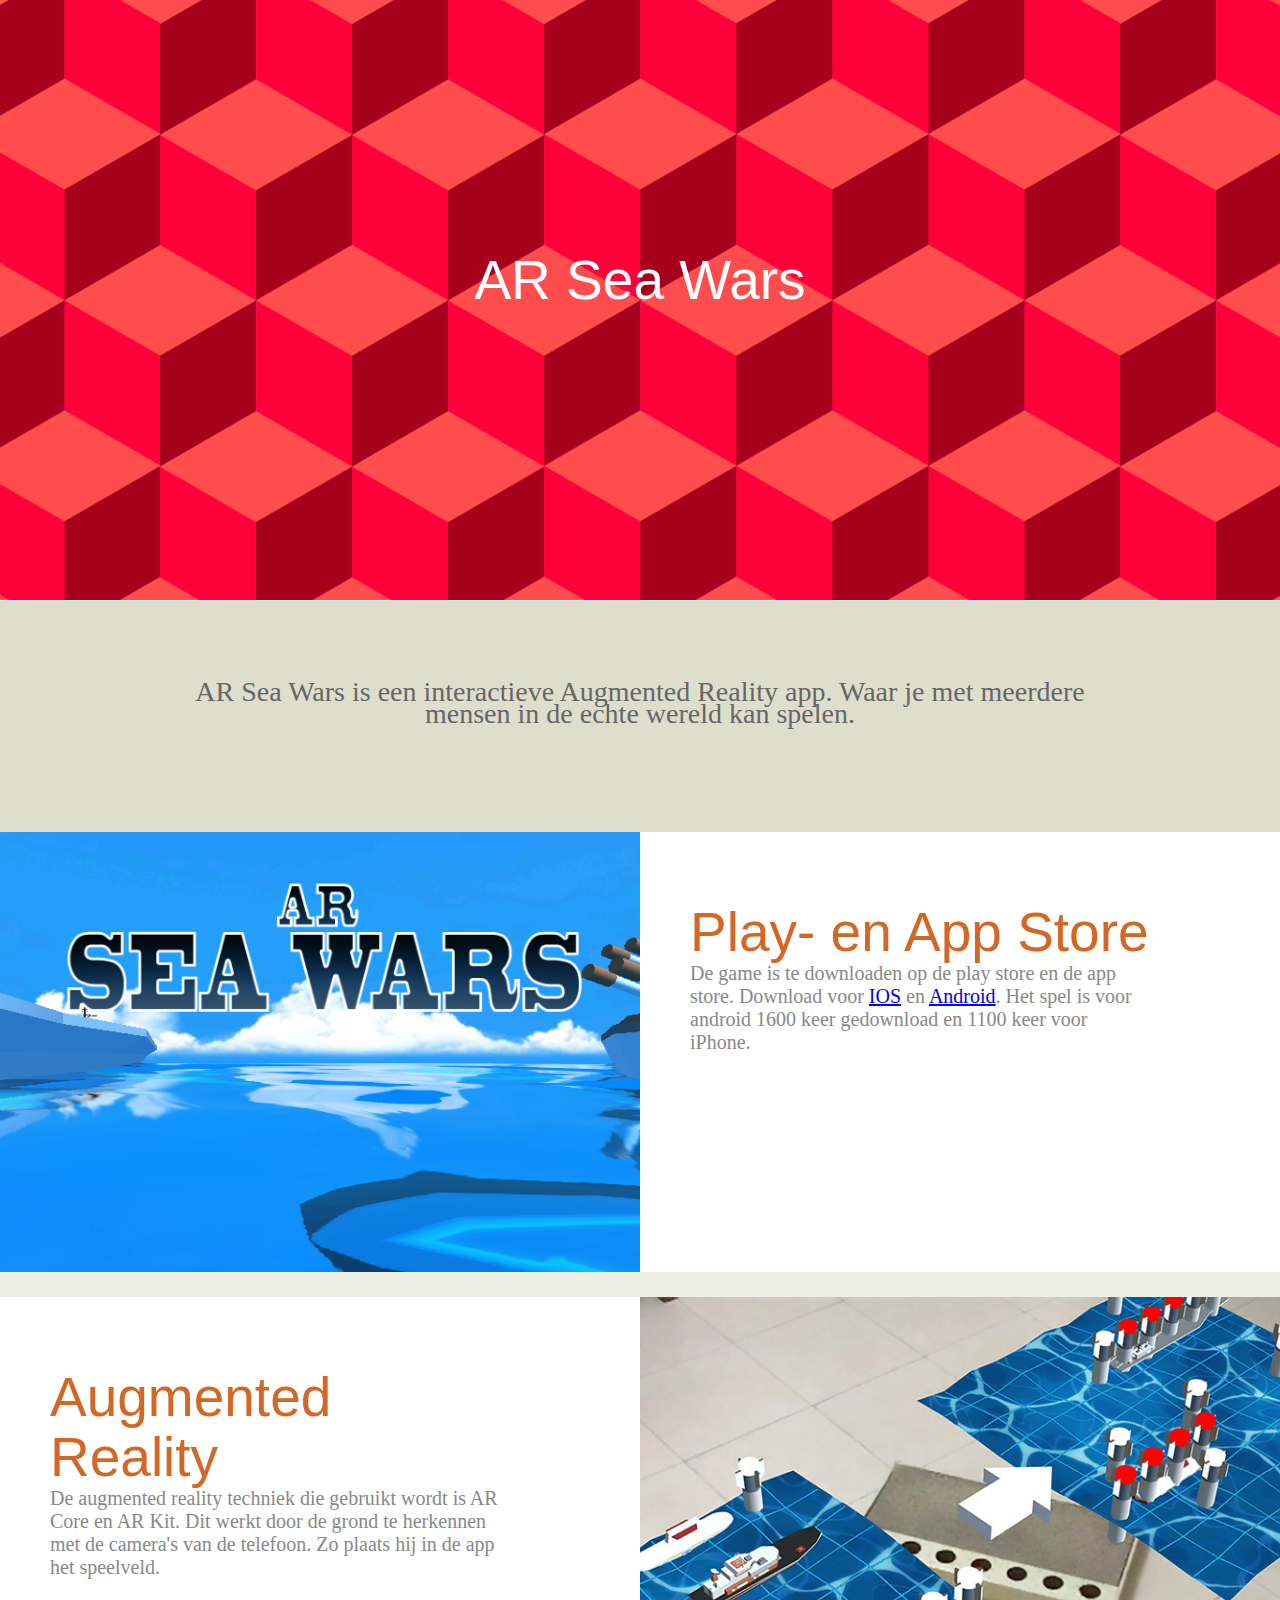
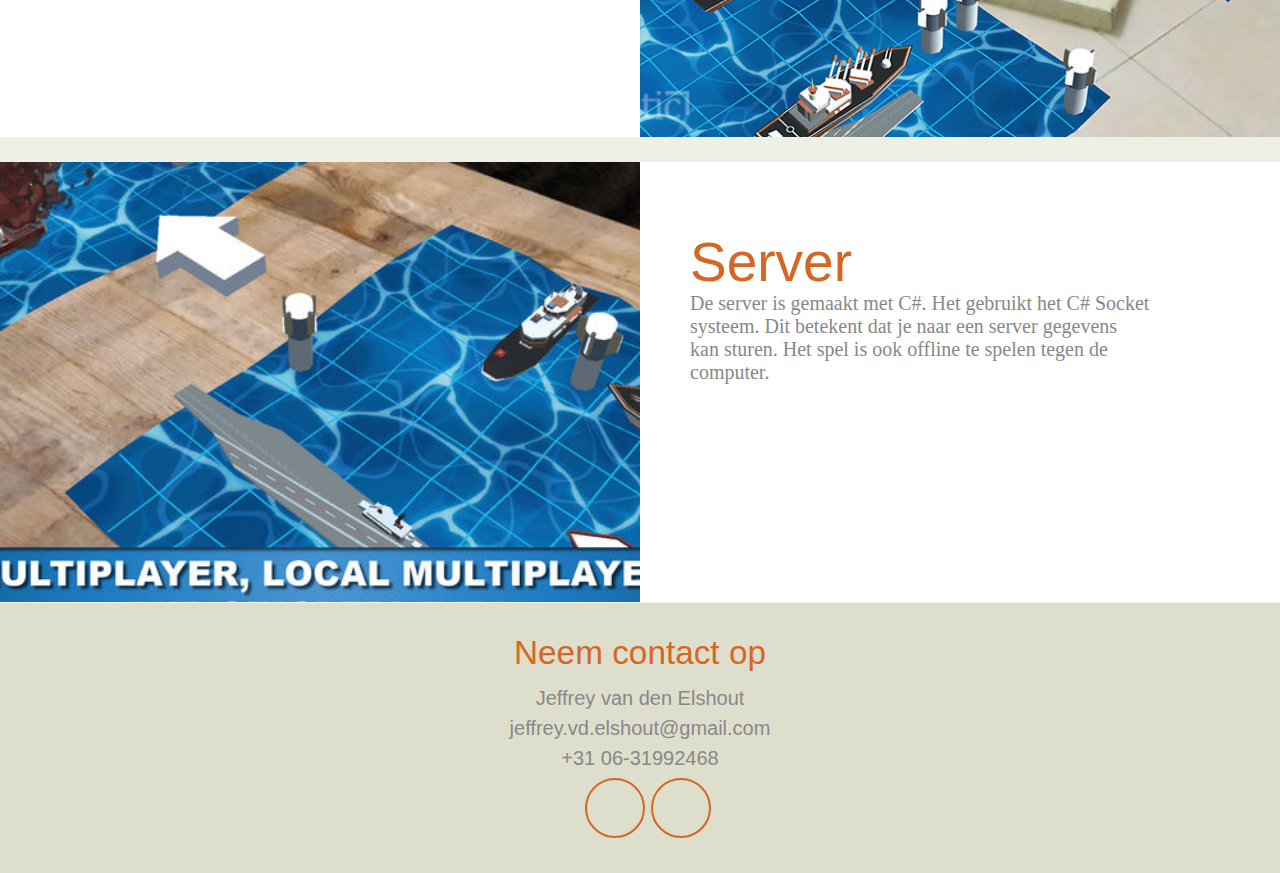
==== AR Sea Wars.html @ a96ed27f "Add new website" ====
<!DOCTYPE html>

<html lang="nl">
  <head>
    <meta charset="utf-8" />

    <title>AR Sea Wars</title>
    <meta
      name="description"
      content="AR Sea wars is an interactive AR Appliciation"
    />
    <meta name="author" content="Jeffrey van den Elshout" />

    <link rel="icon" href="Images/FotoJeffrey.jpg" />

    <meta name="viewport" content="width=device-width, initial-scale=1" />
    <link rel="stylesheet" href="CSS/DefaultProject.css" type="text/css" />
    <link rel="stylesheet" href="CSS/CustomARSeaWars.css" type="text/css" />

    <link
      href="https://fonts.googleapis.com/css?family=Bree+Serif|Kosugi+Maru"
      rel="stylesheet"
    />
    <link
      rel="stylesheet"
      href="https://use.fontawesome.com/releases/v5.2.0/css/all.css"
      integrity="sha384-hWVjflwFxL6sNzntih27bfxkr27PmbbK/iSvJ+a4+0owXq79v+lsFkW54bOGbiDQ"
      crossorigin="anonymous"
    />
  </head>

  <body>
    <section class="page-header">
      <header class="nav"></header>
      <div id="banner">
        <h1>AR Sea Wars</h1>
      </div>
    </section>
    <div id="intro">
      <h6 id="introText">
        AR Sea Wars is een interactieve Augmented Reality app. Waar je met
        meerdere mensen in de echte wereld kan spelen.
      </h6>
    </div>
    <section class="ProjectInfo">
      <div class="ProjectImage">
        <div class="ScalableImage" id="playStore"></div>
      </div>
      <div class="ProjectText">
        <h1>Play- en App Store</h1>
        <p>
          De game is te downloaden op de play store en de app store. Download
          voor
          <a
            href="https://itunes.apple.com/nl/app/ar-sea-wars/id1334666859?platform=iphone&preserveScrollPosition=true&platform=iphone&platform=iphone&platform=iphone#platform/iphone&platform=iphone&platform=iphone&platform=iphone"
            >IOS</a
          >
          en
          <a
            href="https://play.google.com/store/apps/details?id=com.dutchrosemedia.arseawars"
            android=""
            >Android</a
          >. Het spel is voor android 1600 keer gedownload en 1100 keer voor
          iPhone.
        </p>
      </div>
    </section>
    <div class="smallSpace"></div>
    <section class="ProjectInfo">
      <div class="ProjectImageRight">
        <div class="ScalableImageRight" id="AugmentedReality"></div>
      </div>
      <div class="ProjectTextRight">
        <h1>Augmented Reality</h1>
        De augmented reality techniek die gebruikt wordt is AR Core en AR Kit.
        Dit werkt door de grond te herkennen met de camera's van de telefoon. Zo
        plaats hij in de app het speelveld.
      </div>
    </section>
    <div class="smallSpace"></div>
    <section class="ProjectInfo">
      <div class="ProjectImage">
        <div class="ScalableImage" id="Multiplayer"></div>
      </div>
      <div class="ProjectText">
        <h1>Server</h1>
        <p>
          De server is gemaakt met C#. Het gebruikt het C# Socket systeem. Dit
          betekent dat je naar een server gegevens kan sturen. Het spel is ook
          offline te spelen tegen de computer.
        </p>
      </div>
    </section>
  </body>
  <footer>
    <div class="center-div">
      <ul>
        <h1>Neem contact op</h1>
        <li>Jeffrey van den Elshout</li>
        <li>jeffrey.vd.elshout@gmail.com</li>
        <li>+31 06-31992468</li>
        <li>
          <div class="iconBox">
            <a href="https://github.com/Jeffreyvde">
              <div class="iconCircle">
                <i class="fab fa-github"></i>
              </div>
            </a>
          </div>
          <div class="iconBoxlast">
            <a
              href="https://www.linkedin.com/in/jeffrey-van-den-elshout-a6457315b/"
            >
              <div class="iconCircle">
                <i class="fab fa-linkedin-in"></i>
              </div>
            </a>
          </div>
        </li>
      </ul>
    </div>
  </footer>
</html>
---- CSS/DefaultProject.css ----
html,
body,
div,
span,
applet,
object,
iframe,
h1,
h2,
h3,
h4,
h5,
h6,
p,
blockquote,
pre,
a,
abbr,
acronym,
address,
big,
cite,
code,
del,
dfn,
em,
img,
ins,
kbd,
q,
s,
samp,
small,
strike,
strong,
sub,
sup,
tt,
var,
b,
u,
i,
center,
dl,
dt,
dd,
ol,
ul,
li,
fieldset,
form,
label,
legend,
table,
caption,
tbody,
tfoot,
thead,
tr,
th,
td,
article,
aside,
canvas,
details,
embed,
figure,
figcaption,
footer,
header,
hgroup,
menu,
nav,
output,
ruby,
section,
summary,
time,
mark,
audio,
video {
  margin: 0;
  padding: 0;
  border: 0;
  font-size: 100%;
  font: inherit;
  vertical-align: baseline;
}

h1 {
  font-size: 55px;
  line-height: 60px;
  color: #d56724;
  font-family: "Kosugi Maru", sans-serif;
}

body {
  font-size: 16px;
  line-height: 22px;
  height: auto;
  color: #373648;
  background-color: #eeefe5;
}

.bigSpace {
  height: 100px;
  width: 100%;
  clear: both;
}

.smallSpace {
  height: 25px;
  width: 100%;
  clear: both;
  background-color: #eeefe5;
}

#banner {
  height: 600px;
  background-image: url("../Images/Repeating.png");
  background-position: center;
  background-repeat: repeat;
  text-align: center;
}

#banner h1 {
  text-align: center;
  padding-top: 250px;
  color: white;
  font-family: "Kosugi Maru", sans-serif;
}

#intro {
  width: 100%;
  background-color: #dedecd;
  padding: 80px 0px 107px 0px;
  border-top: 1px solid #f4f5ee;
}

#introText {
  background-color: #dedecd;
  width: 94%;
  max-width: 900px;
  margin: 0px auto;
  font-size: 1.75em;
  color: #666666;
  text-align: center;
}

.InfoSection {
  width: 100%;
  height: 440px;
  background-position: center center;
}

.ProjectInfo {
  width: 100%;
  height: 440px;
  background-position: center center;
  background-color: white;
}

.ProjectImage {
  background-color: white;
  float: left;
  width: 50%;
  height: 100%;
  text-align: right;
}

.ProjectImage img {
  height: 100%;
  width: 100%;
  max-width: 960px;
  float: right;
}

.ProjectText {
  float: left;
  padding: 70px 50px 70px 50px;
  font-size: 1em;
  line-height: 23px;
  text-align: left;
  color: #888888;
  width: 36%;
  height: 300px;
  max-width: 860px;
  font-size: 20px;
}

.ProjectTextRight {
  background-color: white;
  width: 38%;
  height: 300px;
  padding: 70px 50px 70px 50px;
  font-size: 1em;
  line-height: 23px;
  text-align: left;
  color: #888888;
  max-width: 860px;
  font-size: 20px;
  float: right;
}

.ProjectImageRight {
  background-color: white;
  float: right;
  height: 100%;
  width: 50%;
}

.ProjectImageRight img {
  height: 100%;
  width: 100%;
  max-width: 960px;
  float: left;
}

/*#region Footer*/
footer {
  width: 100%;
  background-color: #dedecd;
  border-top: 1px solid #f4f5ee;
  height: 250px;
  padding-top: 20px;
  text-align: right;
}

.smallSpace {
  height: 25px;
  width: 100%;
  clear: both;
  background-color: #eeefe5;
}

.center-div {
  margin: 0 auto;
  width: 550px;
  color: #888888;
  font-family: abel, sans-serif;
  font-size: 1.25em;
}

.center-div ul {
  list-style-type: none;
  color: #888888;
  font-family: abel, sans-serif;
  font-size: 1em;
  line-height: 30px;
  text-align: center;
  width: 100%;
}

.center-div ul h1 {
  font-size: 1.6666666666666666em;
}

.iconBox {
  width: 56px;
  height: 56px;
  float: left;
  margin-left: 40%;
  text-align: center;
  font-size: 0.9375em;
  color: #555555;
  margin-top: -45px;
  line-height: 25px;
}

.iconBoxlast {
  width: 56px;
  height: 56px;
  float: left;
  text-align: center;
  font-size: 0.9375em;
  color: #555555;
  margin-top: -45px;
  line-height: 25px;
  padding-left: 10px;
}

.iconCircle {
  border: 2px solid #d56724;
  color: #d56724;
  width: 56px;
  height: 40px;
  text-align: center;
  padding-top: 16px;
  margin-top: 50px;
  -moz-border-radius: 56px;
  -webkit-border-radius: 56px;
  border-radius: 56px;
  -khtml-border-radius: 56px;
  text-align: center;
}

.iconCircle i {
  margin-top: -40px;
  font-size: 1em;
}

.iconCircle:hover {
  background-color: #d56724;
  color: white;
}

.ScalableImage {
  height: 100%;
  width: 100%;
  max-width: 960px;
  float: right;
  background-size: 960px, 440px;
  background-position: center;
}

.ScalableImageRight {
  height: 100%;
  width: 100%;
  max-width: 960px;
  float: left;
  background-size: 960px, 440px;
  background-position: center;
}

/*#endregion Footer*/

@media screen and (max-width: 1900px) {
  .ProjectTextRight {
    float: left;
    padding: 70px 50px 70px 50px;
    font-size: 1em;
    line-height: 23px;
    text-align: left;
    color: #888888;
    width: 36%;
    height: 300px;
    max-width: 860px;
    font-size: 20px;
  }
}

@media screen and (max-width: 480px) {
  #aboutWrapper {
    height: 550px;
  }
}

@media screen and (max-width: 550px) {
  .center-div {
    width: 100%;
  }

  .iconBox {
    margin-left: calc((100% - 112px) / 2);
  }
}

@media screen and (max-width: 768px) {
  footer {
    height: 400px;
  }
  .cvCircle img {
    max-width: 82px;
    padding-top: 25px;
  }

  .ProjectImage {
    width: 100%;
    background-image: no-rpeat;
    background-size: contain;
  }

  .ProjectText {
    float: left;
    padding: 70px 7% 70px 7%;
    font-size: 16px;
    line-height: 23px;
    text-align: left;
    color: #888888;
    width: 86%;
  }

  .ProjectImageRight {
    width: 100%;
    background-size: auto;
  }

  .ProjectTextRight {
    float: left;
    padding: 70px 7% 70px 7%;
    font-size: 1em;
    line-height: 23px;
    text-align: left;
    color: #888888;
    width: 86%;
  }
}
---- CSS/CustomARSeaWars.css ----
#playStore{
    background-image: url("../Images/ARSeaWarsCover.jpg");
}

#AugmentedReality{
    background-image: url("../Images/ARSeaWarsAR.jpg");
}

#Multiplayer{
    background-image: url("../Images/ARSeaWarsMultiplayer.jpeg");
}
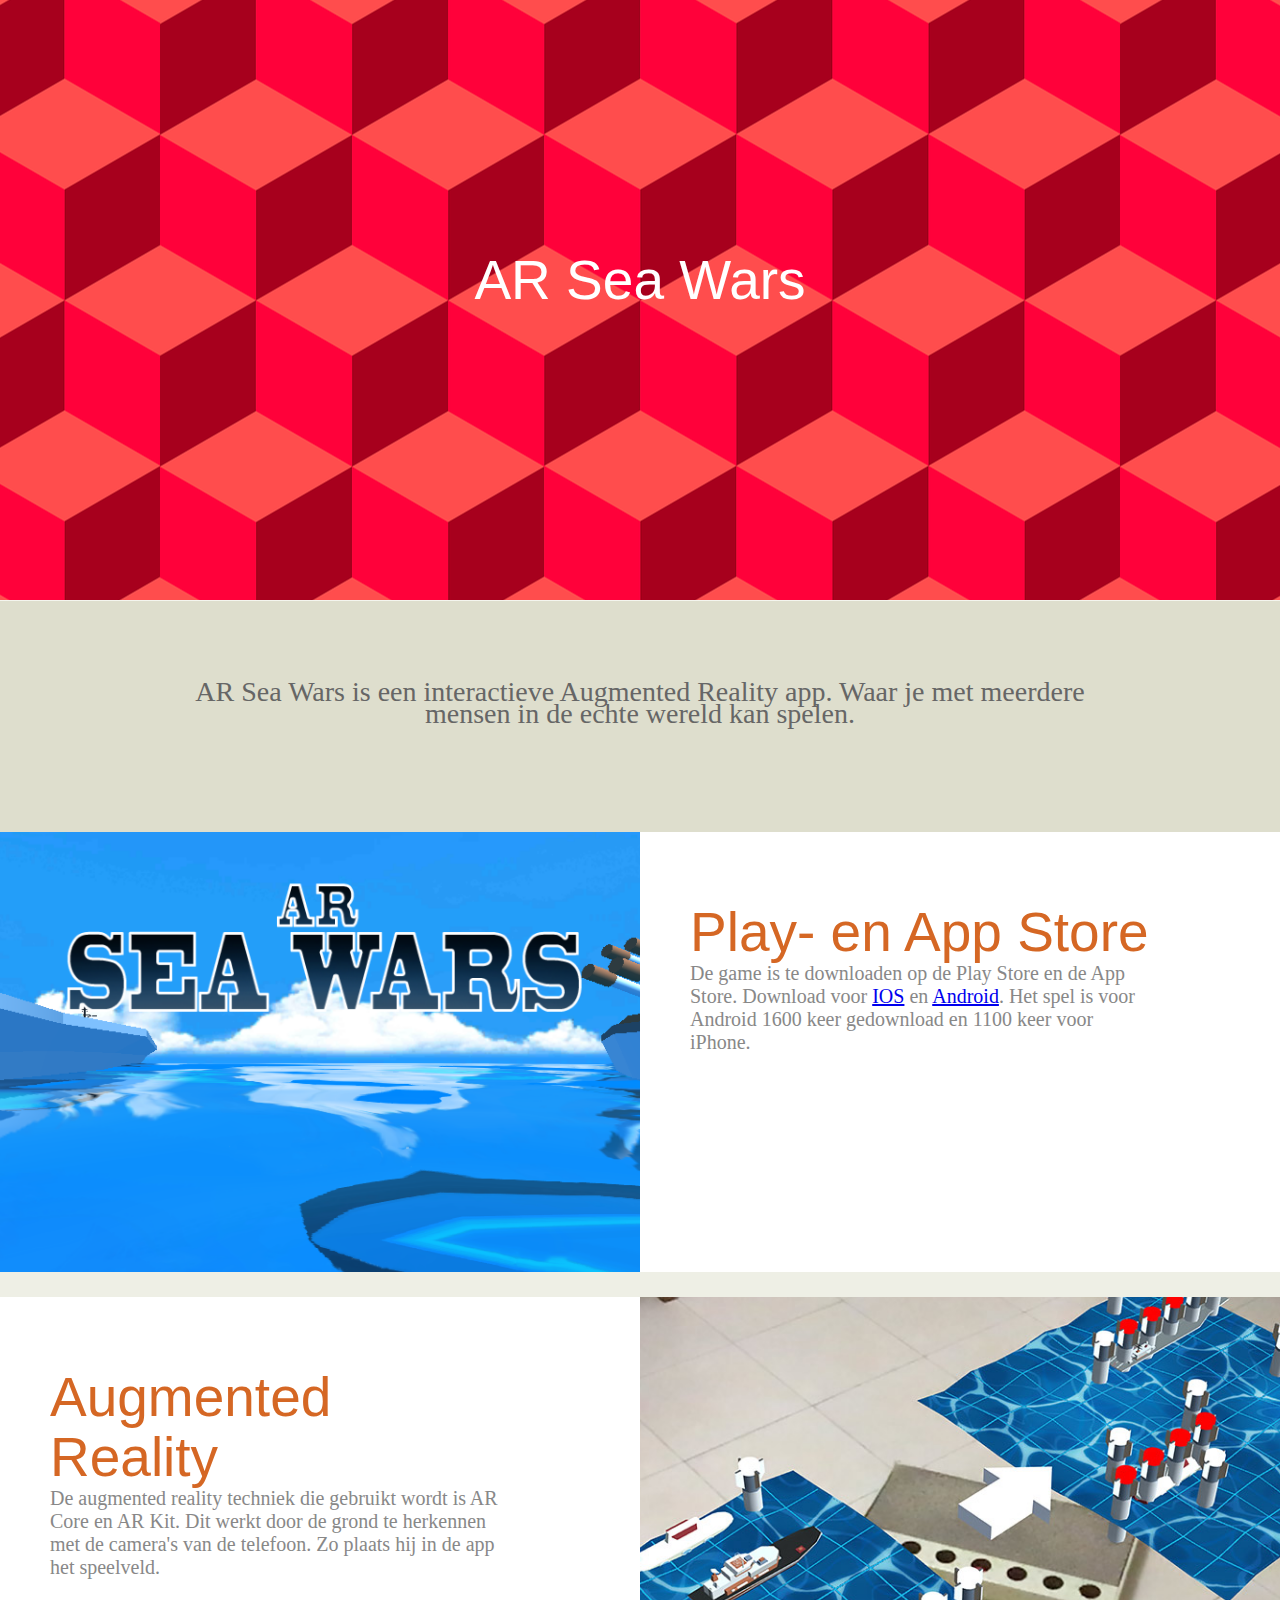
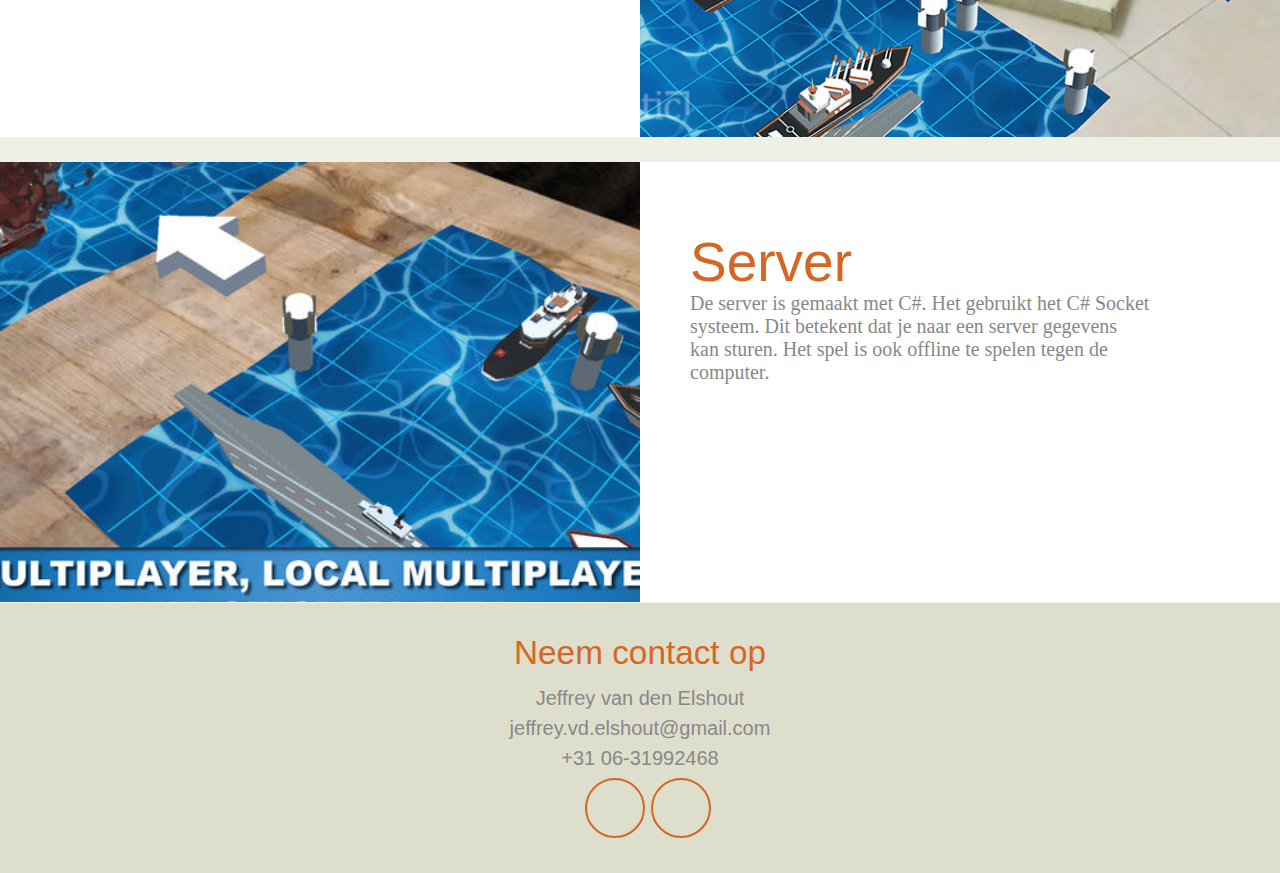
==== commit 01f1ca2b: "Improved spelling" ====
--- a/AR Sea Wars.html
+++ b/AR Sea Wars.html
@@ -1,123 +1,107 @@
 <!DOCTYPE html>
 
 <html lang="nl">
-  <head>
-    <meta charset="utf-8" />
 
-    <title>AR Sea Wars</title>
-    <meta
-      name="description"
-      content="AR Sea wars is an interactive AR Appliciation"
-    />
-    <meta name="author" content="Jeffrey van den Elshout" />
+<head>
+  <meta charset="utf-8" />
 
-    <link rel="icon" href="Images/FotoJeffrey.jpg" />
+  <title>AR Sea Wars</title>
+  <meta name="description" content="AR Sea wars is an interactive AR Appliciation" />
+  <meta name="author" content="Jeffrey van den Elshout" />
 
-    <meta name="viewport" content="width=device-width, initial-scale=1" />
-    <link rel="stylesheet" href="CSS/DefaultProject.css" type="text/css" />
-    <link rel="stylesheet" href="CSS/CustomARSeaWars.css" type="text/css" />
+  <link rel="icon" href="Images/FotoJeffrey.jpg" />
 
-    <link
-      href="https://fonts.googleapis.com/css?family=Bree+Serif|Kosugi+Maru"
-      rel="stylesheet"
-    />
-    <link
-      rel="stylesheet"
-      href="https://use.fontawesome.com/releases/v5.2.0/css/all.css"
-      integrity="sha384-hWVjflwFxL6sNzntih27bfxkr27PmbbK/iSvJ+a4+0owXq79v+lsFkW54bOGbiDQ"
-      crossorigin="anonymous"
-    />
-  </head>
+  <meta name="viewport" content="width=device-width, initial-scale=1" />
+  <link rel="stylesheet" href="CSS/DefaultProject.css" type="text/css" />
+  <link rel="stylesheet" href="CSS/CustomARSeaWars.css" type="text/css" />
 
-  <body>
-    <section class="page-header">
-      <header class="nav"></header>
-      <div id="banner">
-        <h1>AR Sea Wars</h1>
-      </div>
-    </section>
-    <div id="intro">
-      <h6 id="introText">
-        AR Sea Wars is een interactieve Augmented Reality app. Waar je met
-        meerdere mensen in de echte wereld kan spelen.
-      </h6>
+  <link href="https://fonts.googleapis.com/css?family=Bree+Serif|Kosugi+Maru" rel="stylesheet" />
+  <link rel="stylesheet" href="https://use.fontawesome.com/releases/v5.2.0/css/all.css" integrity="sha384-hWVjflwFxL6sNzntih27bfxkr27PmbbK/iSvJ+a4+0owXq79v+lsFkW54bOGbiDQ"
+    crossorigin="anonymous" />
+</head>
+
+<body>
+  <section class="page-header">
+    <header class="nav"></header>
+    <div id="banner">
+      <h1>AR Sea Wars</h1>
     </div>
-    <section class="ProjectInfo">
-      <div class="ProjectImage">
-        <div class="ScalableImage" id="playStore"></div>
-      </div>
-      <div class="ProjectText">
-        <h1>Play- en App Store</h1>
-        <p>
-          De game is te downloaden op de play store en de app store. Download
-          voor
-          <a
-            href="https://itunes.apple.com/nl/app/ar-sea-wars/id1334666859?platform=iphone&preserveScrollPosition=true&platform=iphone&platform=iphone&platform=iphone#platform/iphone&platform=iphone&platform=iphone&platform=iphone"
-            >IOS</a
-          >
-          en
-          <a
-            href="https://play.google.com/store/apps/details?id=com.dutchrosemedia.arseawars"
-            android=""
-            >Android</a
-          >. Het spel is voor android 1600 keer gedownload en 1100 keer voor
-          iPhone.
-        </p>
-      </div>
-    </section>
-    <div class="smallSpace"></div>
-    <section class="ProjectInfo">
-      <div class="ProjectImageRight">
-        <div class="ScalableImageRight" id="AugmentedReality"></div>
-      </div>
-      <div class="ProjectTextRight">
-        <h1>Augmented Reality</h1>
-        De augmented reality techniek die gebruikt wordt is AR Core en AR Kit.
-        Dit werkt door de grond te herkennen met de camera's van de telefoon. Zo
-        plaats hij in de app het speelveld.
-      </div>
-    </section>
-    <div class="smallSpace"></div>
-    <section class="ProjectInfo">
-      <div class="ProjectImage">
-        <div class="ScalableImage" id="Multiplayer"></div>
-      </div>
-      <div class="ProjectText">
-        <h1>Server</h1>
-        <p>
-          De server is gemaakt met C#. Het gebruikt het C# Socket systeem. Dit
-          betekent dat je naar een server gegevens kan sturen. Het spel is ook
-          offline te spelen tegen de computer.
-        </p>
-      </div>
-    </section>
-  </body>
-  <footer>
-    <div class="center-div">
-      <ul>
-        <h1>Neem contact op</h1>
-        <li>Jeffrey van den Elshout</li>
-        <li>jeffrey.vd.elshout@gmail.com</li>
-        <li>+31 06-31992468</li>
-        <li>
-          <div class="iconBox">
-            <a href="https://github.com/Jeffreyvde">
-              <div class="iconCircle">
-                <i class="fab fa-github"></i>
-              </div>
-            </a>
-          </div>
-          <div class="iconBoxlast">
-            <a
-              href="https://www.linkedin.com/in/jeffrey-van-den-elshout-a6457315b/"
-            >
-              <div class="iconCircle">
-                <i class="fab fa-linkedin-in"></i>
-              </div>
-            </a>
-          </div>
-        </li>
-      </ul>
+  </section>
+  <div id="intro">
+    <h6 id="introText">
+      AR Sea Wars is een interactieve Augmented Reality app. Waar je met
+      meerdere mensen in de echte wereld kan spelen.
+    </h6>
+  </div>
+  <section class="ProjectInfo">
+    <div class="ProjectImage">
+      <div class="ScalableImage" id="playStore"></div>
     </div>
-  </footer>
-</html>
+    <div class="ProjectText">
+      <h1>Play- en App Store</h1>
+      <p>
+        De game is te downloaden op de Play Store en de App Store. Download
+        voor
+        <a href="https://itunes.apple.com/nl/app/ar-sea-wars/id1334666859?platform=iphone&preserveScrollPosition=true&platform=iphone&platform=iphone&platform=iphone#platform/iphone&platform=iphone&platform=iphone&platform=iphone">IOS</a>
+        en
+        <a href="https://play.google.com/store/apps/details?id=com.dutchrosemedia.arseawars" android="">Android</a>.
+        Het spel is voor Android 1600 keer gedownload en 1100 keer voor
+        iPhone.
+      </p>
+    </div>
+  </section>
+  <div class="smallSpace"></div>
+  <section class="ProjectInfo">
+    <div class="ProjectImageRight">
+      <div class="ScalableImageRight" id="AugmentedReality"></div>
+    </div>
+    <div class="ProjectTextRight">
+      <h1>Augmented Reality</h1>
+      De augmented reality techniek die gebruikt wordt is AR Core en AR Kit.
+      Dit werkt door de grond te herkennen met de camera's van de telefoon. Zo
+      plaats hij in de app het speelveld.
+    </div>
+  </section>
+  <div class="smallSpace"></div>
+  <section class="ProjectInfo">
+    <div class="ProjectImage">
+      <div class="ScalableImage" id="Multiplayer"></div>
+    </div>
+    <div class="ProjectText">
+      <h1>Server</h1>
+      <p>
+        De server is gemaakt met C#. Het gebruikt het C# Socket systeem. Dit
+        betekent dat je naar een server gegevens kan sturen. Het spel is ook
+        offline te spelen tegen de computer.
+      </p>
+    </div>
+  </section>
+</body>
+<footer>
+  <div class="center-div">
+    <ul>
+      <h1>Neem contact op</h1>
+      <li>Jeffrey van den Elshout</li>
+      <li>jeffrey.vd.elshout@gmail.com</li>
+      <li>+31 06-31992468</li>
+      <li>
+        <div class="iconBox">
+          <a href="https://github.com/Jeffreyvde">
+            <div class="iconCircle">
+              <i class="fab fa-github"></i>
+            </div>
+          </a>
+        </div>
+        <div class="iconBoxlast">
+          <a href="https://www.linkedin.com/in/jeffrey-van-den-elshout-a6457315b/">
+            <div class="iconCircle">
+              <i class="fab fa-linkedin-in"></i>
+            </div>
+          </a>
+        </div>
+      </li>
+    </ul>
+  </div>
+</footer>
+
+</html>--- a/CSS/DefaultProject.css
+++ b/CSS/DefaultProject.css
@@ -117,7 +117,7 @@
 
 #banner {
   height: 600px;
-  background-image: url("../Images/Repeating.png");
+  background-image: url("../Images/Home/Repeating.png");
   background-position: center;
   background-repeat: repeat;
   text-align: center;
--- a/CSS/CustomARSeaWars.css
+++ b/CSS/CustomARSeaWars.css
@@ -1,11 +1,11 @@
-#playStore{
-    background-image: url("../Images/ARSeaWarsCover.jpg");
+#playStore {
+  background-image: url("../Images/ARSeaWars/ARSeaWarsCover.jpg");
 }
 
-#AugmentedReality{
-    background-image: url("../Images/ARSeaWarsAR.jpg");
+#AugmentedReality {
+  background-image: url("../Images/ARSeaWars/ARSeaWarsAR.jpg");
 }
 
-#Multiplayer{
-    background-image: url("../Images/ARSeaWarsMultiplayer.jpeg");
-}+#Multiplayer {
+  background-image: url("../Images/ARSeaWars/ARSeaWarsMultiplayer.jpeg");
+}
